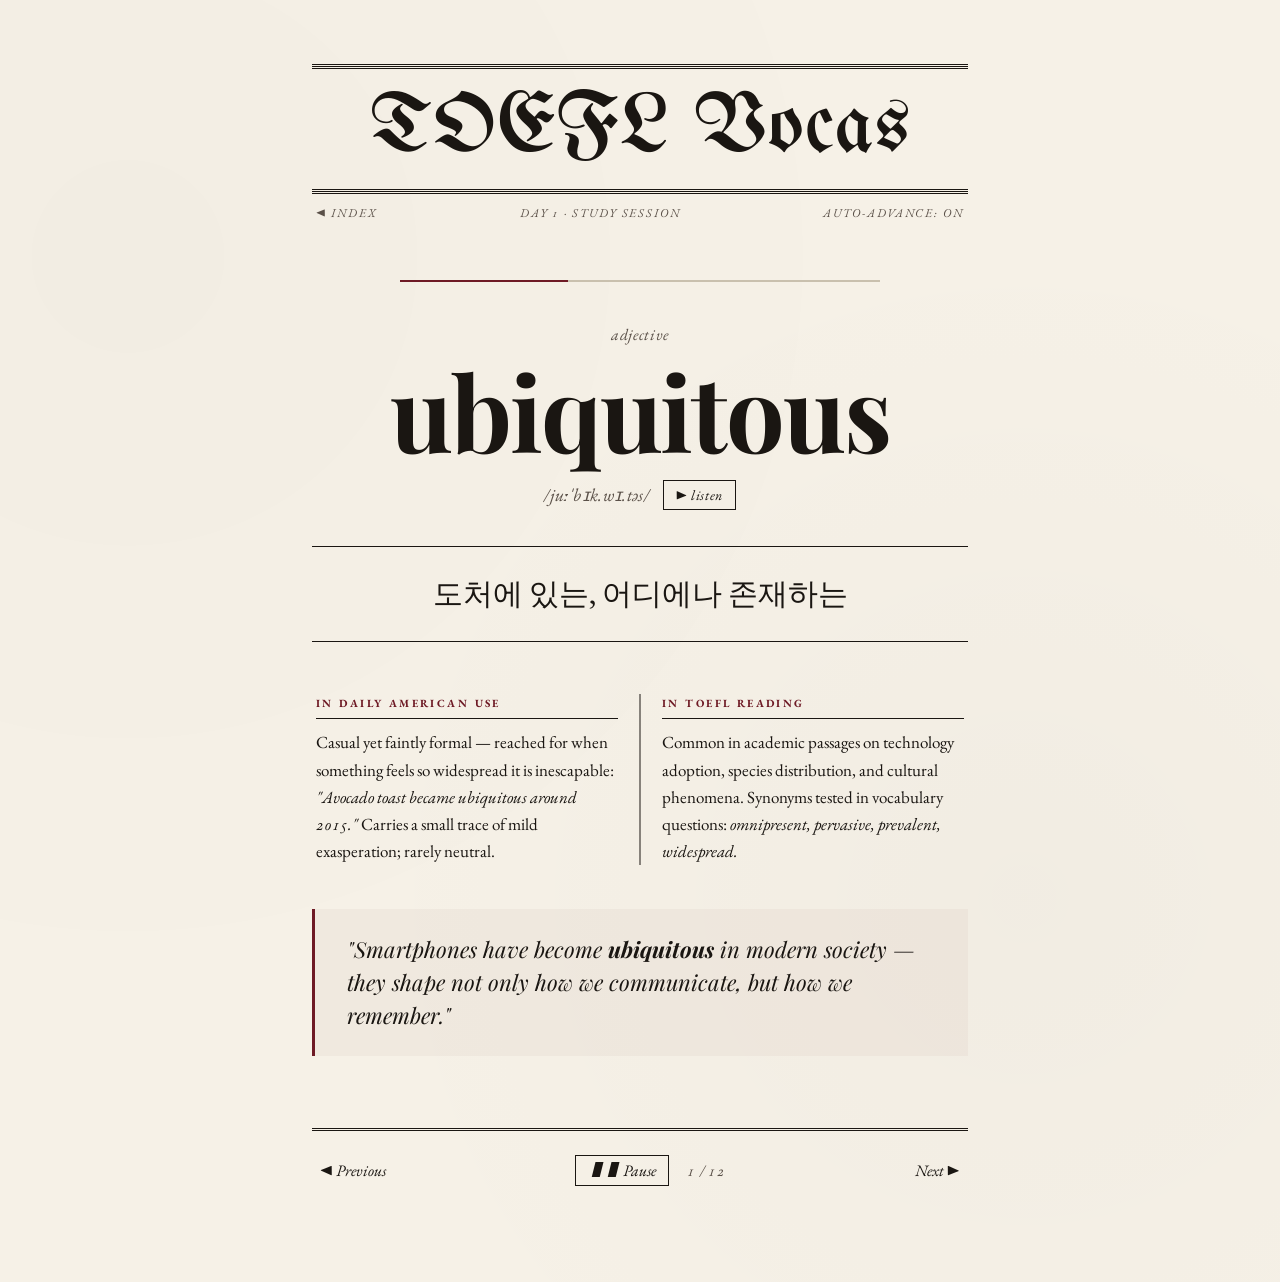
==== study.html @ 923c3563 "feat: split into Index (table) and Study (card) views - Masthead title is now "TOEFL Vocas" set in C" ====
<!DOCTYPE html>
<html lang="ko">
<head>
  <meta charset="UTF-8" />
  <meta name="viewport" content="width=device-width, initial-scale=1.0" />
  <title>TOEFL Vocas — Study</title>
  <link rel="preconnect" href="https://fonts.googleapis.com">
  <link rel="preconnect" href="https://fonts.gstatic.com" crossorigin>
  <link href="https://fonts.googleapis.com/css2?family=EB+Garamond:ital,wght@0,400;0,500;0,600;0,700;1,400;1,500&family=Playfair+Display:ital,wght@0,400;0,700;1,400;1,700&family=UnifrakturMaguntia&display=swap" rel="stylesheet">
  <link href="https://fonts.cdnfonts.com/css/chomsky" rel="stylesheet">
  <link rel="stylesheet" href="styles.css" />
</head>
<body>
  <main class="paper">
    <header class="masthead">
      <div class="masthead__rule masthead__rule--top"></div>
      <h1 class="masthead__title"><a href="index.html">TOEFL Vocas</a></h1>
      <div class="masthead__rule masthead__rule--bottom"></div>
      <div class="masthead__meta">
        <span><a href="index.html">◀ Index</a></span>
        <span>Day 1 &middot; Study Session</span>
        <span>Auto-advance: ON</span>
      </div>
    </header>

    <div class="advance-bar" aria-hidden="true"><div class="advance-bar__fill"></div></div>

    <article class="entry">
      <div class="entry__pos">adjective</div>
      <h2 class="entry__word">ubiquitous</h2>
      <div class="entry__phonetic">
        <span class="ipa">/juːˈbɪk.wɪ.təs/</span>
        <button class="speak" type="button" aria-label="Listen">▶&nbsp;listen</button>
      </div>

      <p class="entry__lede">
        도처에 있는, 어디에나 존재하는
      </p>

      <div class="entry__columns">
        <section>
          <h3 class="kicker">In daily American use</h3>
          <p>
            Casual yet faintly formal — reached for when something feels so widespread it is inescapable: <em>"Avocado toast became ubiquitous around 2015."</em> Carries a small trace of mild exasperation; rarely neutral.
          </p>
        </section>

        <section>
          <h3 class="kicker">In TOEFL reading</h3>
          <p>
            Common in academic passages on technology adoption, species distribution, and cultural phenomena. Synonyms tested in vocabulary questions: <em>omnipresent, pervasive, prevalent, widespread.</em>
          </p>
        </section>
      </div>

      <blockquote class="entry__quote">
        "Smartphones have become <em>ubiquitous</em> in modern society — they shape not only how we communicate, but how we remember."
      </blockquote>
    </article>

    <nav class="pager">
      <button class="pager__prev" type="button">◀&nbsp;Previous</button>
      <div class="pager__center">
        <button class="pager__pause" type="button" aria-label="Pause">❚❚&nbsp;Pause</button>
        <span class="pager__count">1 / 12</span>
      </div>
      <button class="pager__next" type="button">Next&nbsp;▶</button>
    </nav>
  </main>
</body>
</html>
---- styles.css ----
:root {
  --paper: #f6f1e7;
  --paper-soft: #efe8d8;
  --ink: #1a1612;
  --ink-soft: #5a5048;
  --ink-faint: #9b9286;
  --rule: #1a1612;
  --rule-soft: #c9c0ae;
  --accent: #6e1a25;          /* burgundy */
  --accent-soft: #8b2a36;
  --serif: "EB Garamond", Garamond, "Times New Roman", serif;
  --display: "Playfair Display", "EB Garamond", serif;
  --gothic: "Chomsky", "UnifrakturMaguntia", "EB Garamond", serif;
}

* { box-sizing: border-box; }

html, body {
  margin: 0;
  padding: 0;
  background: var(--paper);
  background-image:
    radial-gradient(circle at 10% 20%, rgba(0,0,0,0.015) 0%, transparent 50%),
    radial-gradient(circle at 80% 70%, rgba(0,0,0,0.02) 0%, transparent 50%);
  color: var(--ink);
  font-family: var(--serif);
  font-size: 19px;
  line-height: 1.65;
  -webkit-font-smoothing: antialiased;
  font-feature-settings: "liga", "onum", "kern";
}

a { color: inherit; text-decoration: none; }
a:hover { color: var(--accent); }

.paper {
  max-width: 720px;
  margin: 0 auto;
  padding: 64px 32px 96px;
}
.paper--wide { max-width: 880px; }

/* ---------- Masthead ---------- */
.masthead { text-align: center; margin-bottom: 56px; }
.masthead__rule { height: 5px; }
.masthead__rule--top {
  border-top: 1px solid var(--rule);
  border-bottom: 3px double var(--rule);
}
.masthead__rule--bottom {
  border-top: 3px double var(--rule);
  border-bottom: 1px solid var(--rule);
}
.masthead__title {
  font-family: var(--gothic);
  font-size: 84px;
  font-weight: 400;
  margin: 18px 0;
  letter-spacing: 0.5px;
  line-height: 1;
}
.masthead__title a { color: inherit; }
.masthead__title a:hover { color: var(--accent); }
.masthead__meta {
  display: flex;
  justify-content: space-between;
  font-size: 12px;
  text-transform: uppercase;
  letter-spacing: 0.16em;
  padding: 10px 4px 0;
  font-style: italic;
  color: var(--ink-soft);
}

/* ---------- Dateline ---------- */
.dateline {
  text-align: center;
  font-size: 13px;
  letter-spacing: 0.22em;
  text-transform: uppercase;
  margin-bottom: 40px;
  padding: 12px 0;
  border-top: 1px solid var(--rule);
  border-bottom: 1px solid var(--rule);
}
.dateline__day {
  font-weight: 700;
  color: var(--accent);
  font-style: italic;
  letter-spacing: 0.1em;
}
.dateline__sep { margin: 0 14px; opacity: 0.4; }
.dateline__progress {
  font-style: italic;
  color: var(--ink-soft);
  text-transform: none;
  letter-spacing: 0.04em;
  font-size: 14px;
}

/* ---------- Lead deck (above table) ---------- */
.lead { text-align: center; margin: 0 0 32px; }
.lead__deck {
  font-family: var(--display);
  font-style: italic;
  font-size: 20px;
  color: var(--ink-soft);
  margin: 0;
  line-height: 1.5;
}
.lead__link {
  color: var(--accent);
  border-bottom: 1px solid var(--accent);
  padding-bottom: 1px;
}
.lead__link:hover { color: var(--accent-soft); }

/* ---------- Index Table ---------- */
.index-table {
  width: 100%;
  border-collapse: collapse;
  margin: 0 0 48px;
  font-size: 18px;
}
.index-table thead th {
  font-family: var(--serif);
  font-style: italic;
  font-weight: 400;
  font-size: 12px;
  text-transform: uppercase;
  letter-spacing: 0.18em;
  color: var(--ink-soft);
  text-align: left;
  padding: 10px 12px;
  border-top: 3px double var(--rule);
  border-bottom: 1px solid var(--rule);
  white-space: nowrap;
}
.index-table tbody td {
  padding: 14px 12px;
  border-bottom: 1px solid var(--rule-soft);
  vertical-align: baseline;
}
.index-table tbody tr:last-child td {
  border-bottom: 3px double var(--rule);
}
.col-num {
  width: 48px;
  font-feature-settings: "onum";
  color: var(--ink-faint);
  font-style: italic;
  text-align: right;
  padding-right: 18px;
}
.col-word {
  font-family: var(--display);
  font-weight: 700;
  font-size: 22px;
  letter-spacing: -0.01em;
  width: 22%;
}
.col-word a { display: inline-block; }
.col-word a:hover { color: var(--accent); border-bottom: 1px solid var(--accent); }
.col-ipa {
  font-style: italic;
  color: var(--ink-soft);
  font-size: 16px;
  width: 26%;
}
.col-meaning { color: var(--ink); }
.col-status {
  width: 36px;
  text-align: center;
  color: var(--accent);
  font-weight: 700;
}
.row--done .col-word { color: var(--ink-faint); }
.row--done .col-meaning { color: var(--ink-faint); }
.row--done .col-ipa { color: var(--ink-faint); }

/* ---------- Footer CTA ---------- */
.paper__footer {
  text-align: center;
  margin-top: 32px;
}
.cta {
  display: inline-block;
  font-family: var(--display);
  font-style: italic;
  font-size: 22px;
  padding: 14px 32px;
  border: 1px solid var(--ink);
  color: var(--ink);
  letter-spacing: 0.04em;
  transition: background 0.15s, color 0.15s;
}
.cta:hover { background: var(--accent); color: var(--paper); border-color: var(--accent); }

/* ---------- Auto-advance bar ---------- */
.advance-bar {
  height: 2px;
  background: var(--rule-soft);
  margin: 0 auto 40px;
  max-width: 480px;
  overflow: hidden;
}
.advance-bar__fill {
  height: 100%;
  width: 35%;
  background: var(--accent);
  transition: width 0.2s linear;
}

/* ---------- Entry (Study Card) ---------- */
.entry__pos {
  text-align: center;
  font-style: italic;
  color: var(--ink-soft);
  font-size: 16px;
  margin-bottom: 10px;
  letter-spacing: 0.04em;
}
.entry__word {
  font-family: var(--display);
  font-size: 104px;
  font-weight: 700;
  text-align: center;
  margin: 0;
  line-height: 1;
  letter-spacing: -0.02em;
  font-feature-settings: "liga", "dlig";
}
.entry__phonetic {
  text-align: center;
  margin: 18px 0 36px;
  font-style: italic;
  font-size: 18px;
  color: var(--ink-soft);
  display: flex;
  justify-content: center;
  align-items: center;
  gap: 14px;
}
.ipa { letter-spacing: 0.02em; }
.speak {
  background: none;
  border: 1px solid var(--ink);
  padding: 5px 12px;
  font-family: var(--serif);
  font-style: italic;
  font-size: 14px;
  cursor: pointer;
  color: var(--ink);
  transition: background 0.15s, color 0.15s;
  letter-spacing: 0.04em;
}
.speak:hover { background: var(--ink); color: var(--paper); }

.entry__lede {
  text-align: center;
  font-size: 30px;
  font-weight: 500;
  line-height: 1.4;
  margin: 36px 0 52px;
  padding: 26px 0;
  border-top: 1px solid var(--rule);
  border-bottom: 1px solid var(--rule);
  font-feature-settings: "onum";
}

.entry__columns {
  display: grid;
  grid-template-columns: 1fr 1fr;
  gap: 36px;
  margin-bottom: 44px;
  position: relative;
}
.entry__columns::before {
  content: "";
  position: absolute;
  left: 50%;
  top: 0;
  bottom: 0;
  width: 1px;
  background: var(--rule);
  transform: translateX(-0.5px);
}
.entry__columns section { padding: 0 4px; }
.kicker {
  font-family: var(--serif);
  font-size: 11px;
  text-transform: uppercase;
  letter-spacing: 0.22em;
  color: var(--accent);
  font-weight: 700;
  margin: 0 0 10px;
  padding-bottom: 6px;
  border-bottom: 1px solid var(--rule);
}
.entry__columns p {
  margin: 0;
  font-size: 17px;
  line-height: 1.6;
}

.entry__quote {
  font-family: var(--display);
  font-size: 22px;
  font-style: italic;
  font-weight: 400;
  line-height: 1.5;
  margin: 44px 0 0;
  padding: 24px 32px;
  border-left: 3px solid var(--accent);
  color: var(--ink);
  background: rgba(110, 26, 37, 0.04);
}
.entry__quote em { font-weight: 700; font-style: italic; }

/* ---------- Pager ---------- */
.pager {
  display: flex;
  justify-content: space-between;
  align-items: center;
  margin-top: 72px;
  padding-top: 24px;
  border-top: 3px double var(--rule);
  font-style: italic;
  font-size: 16px;
  color: var(--ink-soft);
}
.pager button {
  background: none;
  border: none;
  font-family: var(--serif);
  font-style: italic;
  font-size: 16px;
  cursor: pointer;
  color: var(--ink);
  padding: 4px 8px;
  transition: color 0.15s;
}
.pager button:hover { color: var(--accent); }
.pager__center {
  display: flex;
  align-items: center;
  gap: 18px;
}
.pager__count {
  font-feature-settings: "onum";
  letter-spacing: 0.06em;
}
.pager__pause {
  border: 1px solid var(--ink) !important;
  padding: 4px 12px !important;
}

/* ---------- Responsive ---------- */
@media (max-width: 720px) {
  html, body { font-size: 17px; }
  .paper { padding: 36px 22px 72px; }
  .masthead__title { font-size: 52px; }
  .entry__word { font-size: 64px; }
  .entry__lede { font-size: 24px; }
  .entry__columns { grid-template-columns: 1fr; gap: 28px; }
  .entry__columns::before { display: none; }
  .masthead__meta {
    flex-direction: column;
    gap: 4px;
    font-size: 11px;
  }
  .dateline {
    font-size: 11px;
    display: flex;
    flex-direction: column;
    gap: 4px;
  }
  .dateline__sep { display: none; }
  .index-table { font-size: 16px; }
  .index-table thead { display: none; }
  .index-table, .index-table tbody, .index-table tr, .index-table td { display: block; width: 100%; }
  .index-table tbody tr {
    padding: 14px 0;
    border-bottom: 1px solid var(--rule-soft);
  }
  .index-table tbody td {
    padding: 2px 0;
    border: none;
  }
  .col-num { display: inline-block; width: auto; padding-right: 8px; }
  .col-status { display: inline-block; width: auto; }
  .col-word { font-size: 24px; display: inline-block; }
  .col-ipa { font-size: 14px; }
}
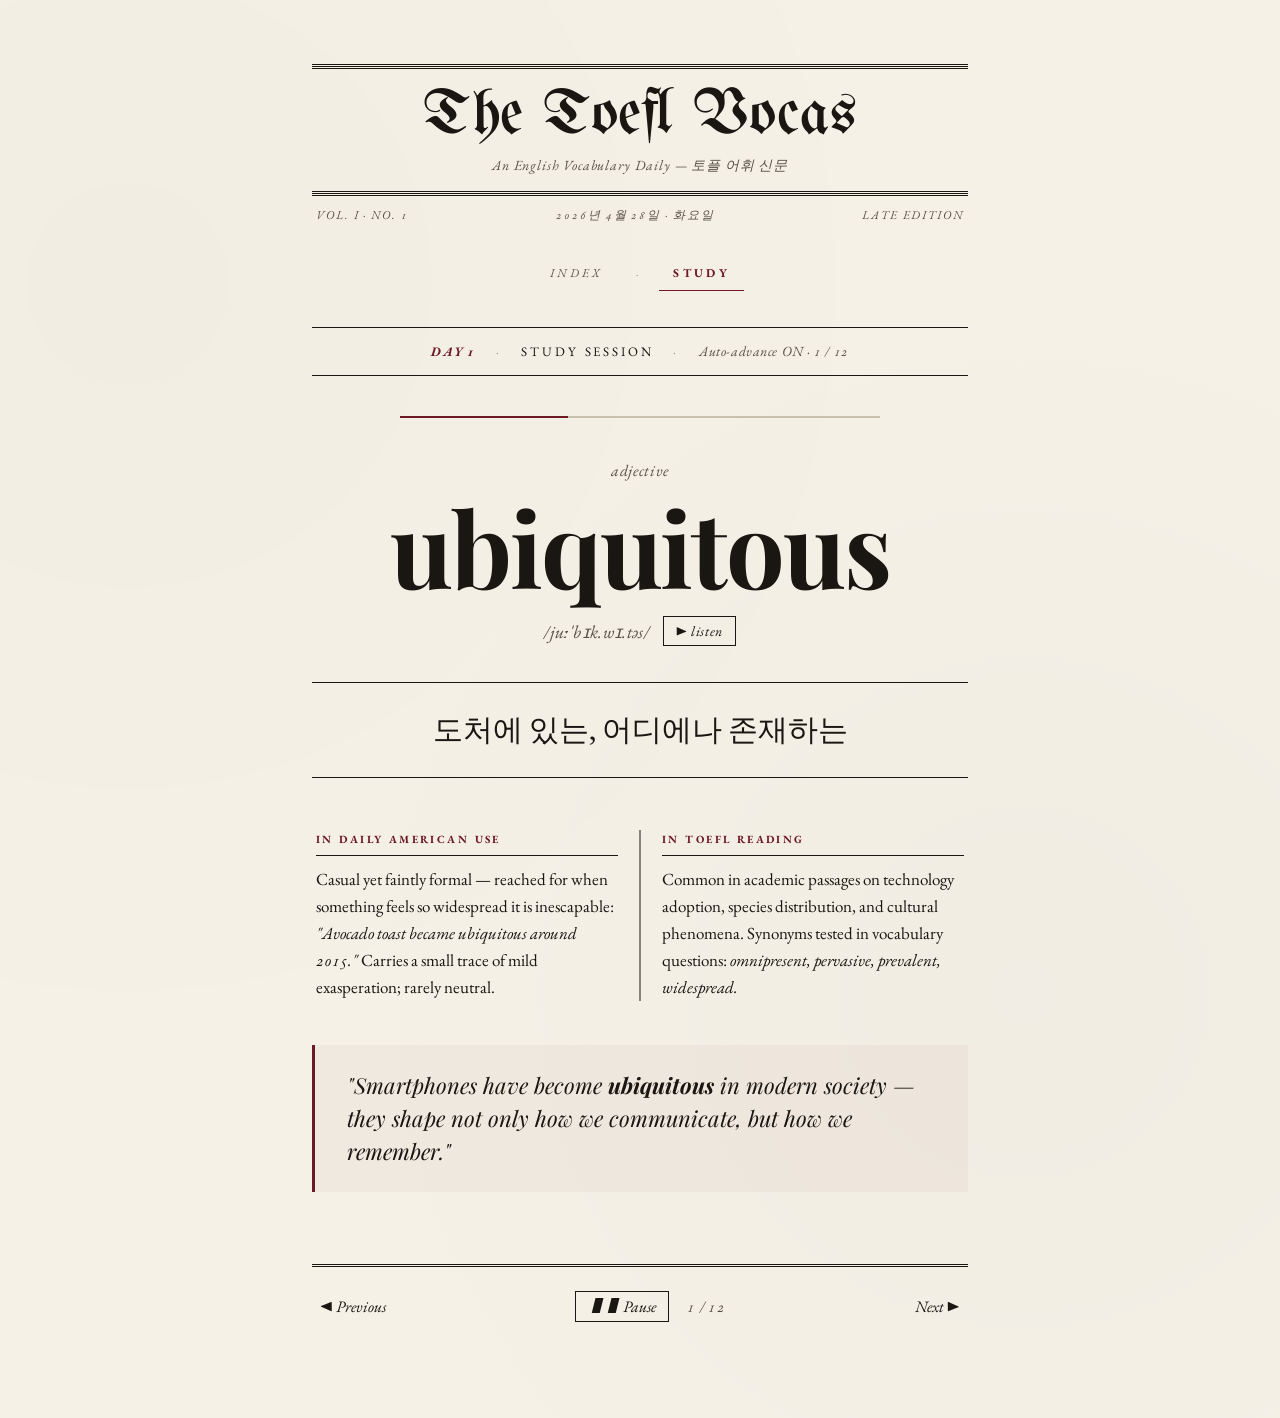
==== commit e4f8d5c7: "feat: unify navigation, improve masthead readability, per-row TTS - Masthead title moves to title ca" ====
--- a/study.html
+++ b/study.html
@@ -14,14 +14,29 @@
   <main class="paper">
     <header class="masthead">
       <div class="masthead__rule masthead__rule--top"></div>
-      <h1 class="masthead__title"><a href="index.html">TOEFL Vocas</a></h1>
+      <h1 class="masthead__title">The Toefl Vocas</h1>
+      <p class="masthead__subtitle">An English Vocabulary Daily &mdash; 토플 어휘 신문</p>
       <div class="masthead__rule masthead__rule--bottom"></div>
       <div class="masthead__meta">
-        <span><a href="index.html">◀ Index</a></span>
-        <span>Day 1 &middot; Study Session</span>
-        <span>Auto-advance: ON</span>
+        <span>Vol. I &middot; No. 1</span>
+        <span>2026년 4월 28일 &middot; 화요일</span>
+        <span>Late Edition</span>
       </div>
     </header>
+
+    <nav class="mode-toggle" aria-label="View mode">
+      <a href="index.html" class="mode-toggle__item">Index</a>
+      <span class="mode-toggle__sep">·</span>
+      <a href="study.html" class="mode-toggle__item is-active">Study</a>
+    </nav>
+
+    <section class="dateline">
+      <span class="dateline__day">Day 1</span>
+      <span class="dateline__sep">·</span>
+      <span class="dateline__topic">Study Session</span>
+      <span class="dateline__sep">·</span>
+      <span class="dateline__progress">Auto-advance ON &middot; 1 / 12</span>
+    </section>
 
     <div class="advance-bar" aria-hidden="true"><div class="advance-bar__fill"></div></div>
 
--- a/styles.css
+++ b/styles.css
@@ -53,14 +53,21 @@
 }
 .masthead__title {
   font-family: var(--gothic);
-  font-size: 84px;
+  font-size: 64px;
   font-weight: 400;
-  margin: 18px 0;
+  margin: 14px 0 4px;
   letter-spacing: 0.5px;
-  line-height: 1;
-}
-.masthead__title a { color: inherit; }
-.masthead__title a:hover { color: var(--accent); }
+  line-height: 1.05;
+}
+.masthead__subtitle {
+  font-family: var(--serif);
+  font-style: italic;
+  font-size: 14px;
+  letter-spacing: 0.06em;
+  color: var(--ink-soft);
+  text-align: center;
+  margin: 0 0 14px;
+}
 .masthead__meta {
   display: flex;
   justify-content: space-between;
@@ -72,6 +79,33 @@
   color: var(--ink-soft);
 }
 
+/* ---------- Mode Toggle ---------- */
+.mode-toggle {
+  display: flex;
+  justify-content: center;
+  align-items: center;
+  gap: 18px;
+  margin: -24px 0 36px;
+  font-size: 12px;
+  letter-spacing: 0.28em;
+  text-transform: uppercase;
+  font-style: italic;
+}
+.mode-toggle__item {
+  padding: 6px 14px;
+  color: var(--ink-soft);
+  border-bottom: 1px solid transparent;
+  transition: color 0.15s, border-color 0.15s;
+}
+.mode-toggle__item:hover { color: var(--accent); }
+.mode-toggle__item.is-active {
+  color: var(--accent);
+  border-bottom: 1px solid var(--accent);
+  font-weight: 700;
+  font-style: normal;
+}
+.mode-toggle__sep { color: var(--ink-faint); font-style: normal; }
+
 /* ---------- Dateline ---------- */
 .dateline {
   text-align: center;
@@ -168,6 +202,31 @@
   width: 26%;
 }
 .col-meaning { color: var(--ink); }
+.col-listen {
+  width: 40px;
+  text-align: center;
+}
+.row-speak {
+  background: none;
+  border: 1px solid var(--rule-soft);
+  border-radius: 50%;
+  width: 26px;
+  height: 26px;
+  font-size: 9px;
+  cursor: pointer;
+  color: var(--ink-soft);
+  padding: 0;
+  display: inline-flex;
+  align-items: center;
+  justify-content: center;
+  transition: background 0.15s, color 0.15s, border-color 0.15s;
+  line-height: 1;
+}
+.row-speak:hover {
+  background: var(--accent);
+  color: var(--paper);
+  border-color: var(--accent);
+}
 .col-status {
   width: 36px;
   text-align: center;
@@ -177,24 +236,6 @@
 .row--done .col-word { color: var(--ink-faint); }
 .row--done .col-meaning { color: var(--ink-faint); }
 .row--done .col-ipa { color: var(--ink-faint); }
-
-/* ---------- Footer CTA ---------- */
-.paper__footer {
-  text-align: center;
-  margin-top: 32px;
-}
-.cta {
-  display: inline-block;
-  font-family: var(--display);
-  font-style: italic;
-  font-size: 22px;
-  padding: 14px 32px;
-  border: 1px solid var(--ink);
-  color: var(--ink);
-  letter-spacing: 0.04em;
-  transition: background 0.15s, color 0.15s;
-}
-.cta:hover { background: var(--accent); color: var(--paper); border-color: var(--accent); }
 
 /* ---------- Auto-advance bar ---------- */
 .advance-bar {
@@ -359,7 +400,9 @@
 @media (max-width: 720px) {
   html, body { font-size: 17px; }
   .paper { padding: 36px 22px 72px; }
-  .masthead__title { font-size: 52px; }
+  .masthead__title { font-size: 42px; }
+  .masthead__subtitle { font-size: 12px; }
+  .mode-toggle { font-size: 11px; gap: 10px; margin: -16px 0 28px; }
   .entry__word { font-size: 64px; }
   .entry__lede { font-size: 24px; }
   .entry__columns { grid-template-columns: 1fr; gap: 28px; }
@@ -388,7 +431,8 @@
     border: none;
   }
   .col-num { display: inline-block; width: auto; padding-right: 8px; }
-  .col-status { display: inline-block; width: auto; }
+  .col-status { display: inline-block; width: auto; float: right; }
+  .col-listen { display: inline-block; width: auto; float: right; margin-right: 8px; }
   .col-word { font-size: 24px; display: inline-block; }
   .col-ipa { font-size: 14px; }
 }
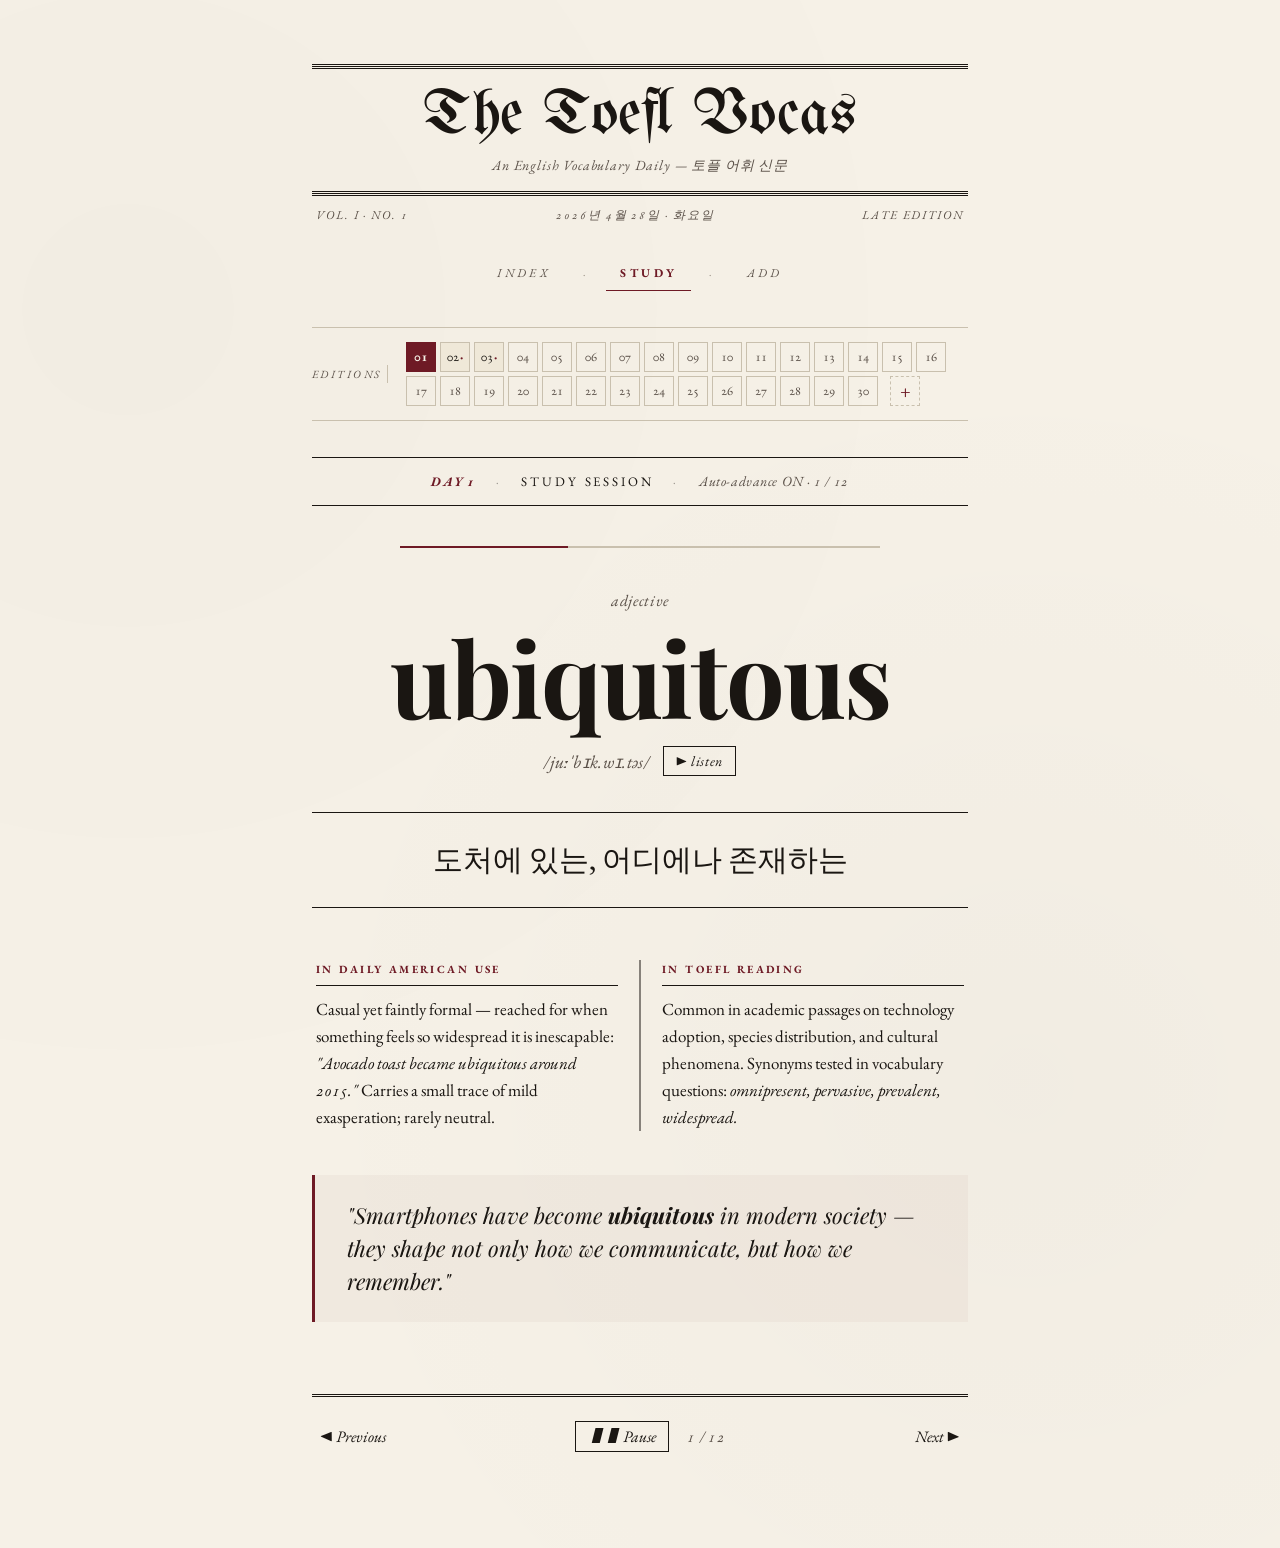
==== commit 34ac82ee: "feat: add Editions day picker, Add page, three-tab nav - Drop the Pronunciation/IPA column from the " ====
--- a/study.html
+++ b/study.html
@@ -28,7 +28,46 @@
       <a href="index.html" class="mode-toggle__item">Index</a>
       <span class="mode-toggle__sep">·</span>
       <a href="study.html" class="mode-toggle__item is-active">Study</a>
+      <span class="mode-toggle__sep">·</span>
+      <a href="add.html" class="mode-toggle__item">Add</a>
     </nav>
+
+    <section class="editions" aria-label="Day selector">
+      <span class="editions__label">Editions</span>
+      <div class="editions__list">
+        <button class="edition is-active" type="button" data-day="1">01</button>
+        <button class="edition is-done" type="button" data-day="2">02</button>
+        <button class="edition is-done" type="button" data-day="3">03</button>
+        <button class="edition" type="button" data-day="4">04</button>
+        <button class="edition" type="button" data-day="5">05</button>
+        <button class="edition" type="button" data-day="6">06</button>
+        <button class="edition" type="button" data-day="7">07</button>
+        <button class="edition" type="button" data-day="8">08</button>
+        <button class="edition" type="button" data-day="9">09</button>
+        <button class="edition" type="button" data-day="10">10</button>
+        <button class="edition" type="button" data-day="11">11</button>
+        <button class="edition" type="button" data-day="12">12</button>
+        <button class="edition" type="button" data-day="13">13</button>
+        <button class="edition" type="button" data-day="14">14</button>
+        <button class="edition" type="button" data-day="15">15</button>
+        <button class="edition" type="button" data-day="16">16</button>
+        <button class="edition" type="button" data-day="17">17</button>
+        <button class="edition" type="button" data-day="18">18</button>
+        <button class="edition" type="button" data-day="19">19</button>
+        <button class="edition" type="button" data-day="20">20</button>
+        <button class="edition" type="button" data-day="21">21</button>
+        <button class="edition" type="button" data-day="22">22</button>
+        <button class="edition" type="button" data-day="23">23</button>
+        <button class="edition" type="button" data-day="24">24</button>
+        <button class="edition" type="button" data-day="25">25</button>
+        <button class="edition" type="button" data-day="26">26</button>
+        <button class="edition" type="button" data-day="27">27</button>
+        <button class="edition" type="button" data-day="28">28</button>
+        <button class="edition" type="button" data-day="29">29</button>
+        <button class="edition" type="button" data-day="30">30</button>
+        <button class="edition edition--custom" type="button" data-day="custom" aria-label="Custom words">+</button>
+      </div>
+    </section>
 
     <section class="dateline">
       <span class="dateline__day">Day 1</span>
--- a/styles.css
+++ b/styles.css
@@ -106,6 +106,79 @@
 }
 .mode-toggle__sep { color: var(--ink-faint); font-style: normal; }
 
+/* ---------- Editions (Day picker) ---------- */
+.editions {
+  display: flex;
+  align-items: center;
+  gap: 18px;
+  margin: 0 0 36px;
+  padding: 14px 0;
+  border-top: 1px solid var(--rule-soft);
+  border-bottom: 1px solid var(--rule-soft);
+}
+.editions__label {
+  font-family: var(--serif);
+  font-style: italic;
+  font-size: 11px;
+  text-transform: uppercase;
+  letter-spacing: 0.22em;
+  color: var(--ink-soft);
+  flex-shrink: 0;
+  padding-right: 6px;
+  border-right: 1px solid var(--rule-soft);
+}
+.editions__list {
+  display: flex;
+  flex-wrap: wrap;
+  gap: 4px;
+  flex: 1;
+}
+.edition {
+  background: none;
+  border: 1px solid var(--rule-soft);
+  width: 30px;
+  height: 30px;
+  font-family: var(--serif);
+  font-feature-settings: "onum";
+  font-size: 13px;
+  cursor: pointer;
+  color: var(--ink-soft);
+  padding: 0;
+  display: inline-flex;
+  align-items: center;
+  justify-content: center;
+  transition: background 0.12s, color 0.12s, border-color 0.12s;
+}
+.edition:hover {
+  border-color: var(--ink);
+  color: var(--ink);
+}
+.edition.is-done {
+  color: var(--ink);
+  background: var(--paper-soft);
+  border-color: var(--rule-soft);
+}
+.edition.is-done::after {
+  content: "·";
+  position: relative;
+  margin-left: 1px;
+  color: var(--accent);
+  font-weight: 700;
+}
+.edition.is-active {
+  background: var(--accent);
+  color: var(--paper);
+  border-color: var(--accent);
+  font-weight: 700;
+}
+.edition--custom {
+  font-size: 18px;
+  color: var(--accent);
+  border-style: dashed;
+  margin-left: 8px;
+}
+.edition--custom:hover { background: var(--accent); color: var(--paper); border-style: solid; }
+
 /* ---------- Dateline ---------- */
 .dateline {
   text-align: center;
@@ -394,6 +467,121 @@
 .pager__pause {
   border: 1px solid var(--ink) !important;
   padding: 4px 12px !important;
+}
+
+/* ---------- Add Form ---------- */
+.add-form {
+  max-width: 620px;
+  margin: 16px auto 0;
+}
+.field {
+  margin-bottom: 32px;
+}
+.field label {
+  display: block;
+  font-family: var(--serif);
+  font-style: italic;
+  font-size: 11px;
+  text-transform: uppercase;
+  letter-spacing: 0.22em;
+  color: var(--accent);
+  font-weight: 700;
+  margin-bottom: 8px;
+}
+.field input,
+.field textarea,
+.field select {
+  width: 100%;
+  background: transparent;
+  border: none;
+  border-bottom: 1px solid var(--ink);
+  font-family: var(--serif);
+  font-size: 19px;
+  color: var(--ink);
+  padding: 6px 0;
+  outline: none;
+  resize: vertical;
+  border-radius: 0;
+  -webkit-appearance: none;
+  appearance: none;
+}
+.field input::placeholder,
+.field textarea::placeholder {
+  color: var(--ink-faint);
+  font-style: italic;
+}
+.field input:focus,
+.field textarea:focus,
+.field select:focus {
+  border-bottom-color: var(--accent);
+  border-bottom-width: 2px;
+  margin-bottom: -1px;
+}
+.field textarea { line-height: 1.5; }
+.field select {
+  background-image: url("data:image/svg+xml;utf8,<svg xmlns='http://www.w3.org/2000/svg' viewBox='0 0 12 8'><path fill='%231a1612' d='M0 0l6 8 6-8z'/></svg>");
+  background-repeat: no-repeat;
+  background-position: right 4px center;
+  background-size: 10px;
+  padding-right: 24px;
+  font-style: italic;
+}
+
+.field-group {
+  display: grid;
+  grid-template-columns: 1fr 1fr;
+  gap: 28px;
+}
+
+.field--lookup .lookup-row {
+  display: flex;
+  gap: 12px;
+  align-items: flex-end;
+}
+.field--lookup input {
+  font-family: var(--display);
+  font-size: 32px;
+  font-weight: 700;
+  letter-spacing: -0.01em;
+}
+.lookup-btn {
+  background: none;
+  border: 1px solid var(--ink);
+  padding: 8px 16px;
+  font-family: var(--serif);
+  font-style: italic;
+  font-size: 13px;
+  cursor: pointer;
+  color: var(--ink);
+  white-space: nowrap;
+  letter-spacing: 0.06em;
+  transition: background 0.15s, color 0.15s;
+  margin-bottom: 8px;
+}
+.lookup-btn:hover { background: var(--ink); color: var(--paper); }
+
+.form-actions {
+  margin-top: 48px;
+  padding-top: 24px;
+  border-top: 3px double var(--rule);
+  text-align: right;
+}
+.cta-submit {
+  background: none;
+  border: 1px solid var(--ink);
+  padding: 14px 28px;
+  font-family: var(--display);
+  font-style: italic;
+  font-size: 20px;
+  cursor: pointer;
+  color: var(--ink);
+  letter-spacing: 0.04em;
+  transition: background 0.15s, color 0.15s, border-color 0.15s;
+}
+.cta-submit:hover {
+  background: var(--accent);
+  color: var(--paper);
+  border-color: var(--accent);
 }
 
 /* ---------- Responsive ---------- */
@@ -435,4 +623,9 @@
   .col-listen { display: inline-block; width: auto; float: right; margin-right: 8px; }
   .col-word { font-size: 24px; display: inline-block; }
   .col-ipa { font-size: 14px; }
-}
+  .editions { gap: 10px; padding: 12px 0; }
+  .editions__label { font-size: 10px; padding-right: 4px; }
+  .edition { width: 26px; height: 26px; font-size: 12px; }
+  .field-group { grid-template-columns: 1fr; gap: 0; }
+  .field--lookup input { font-size: 24px; }
+}
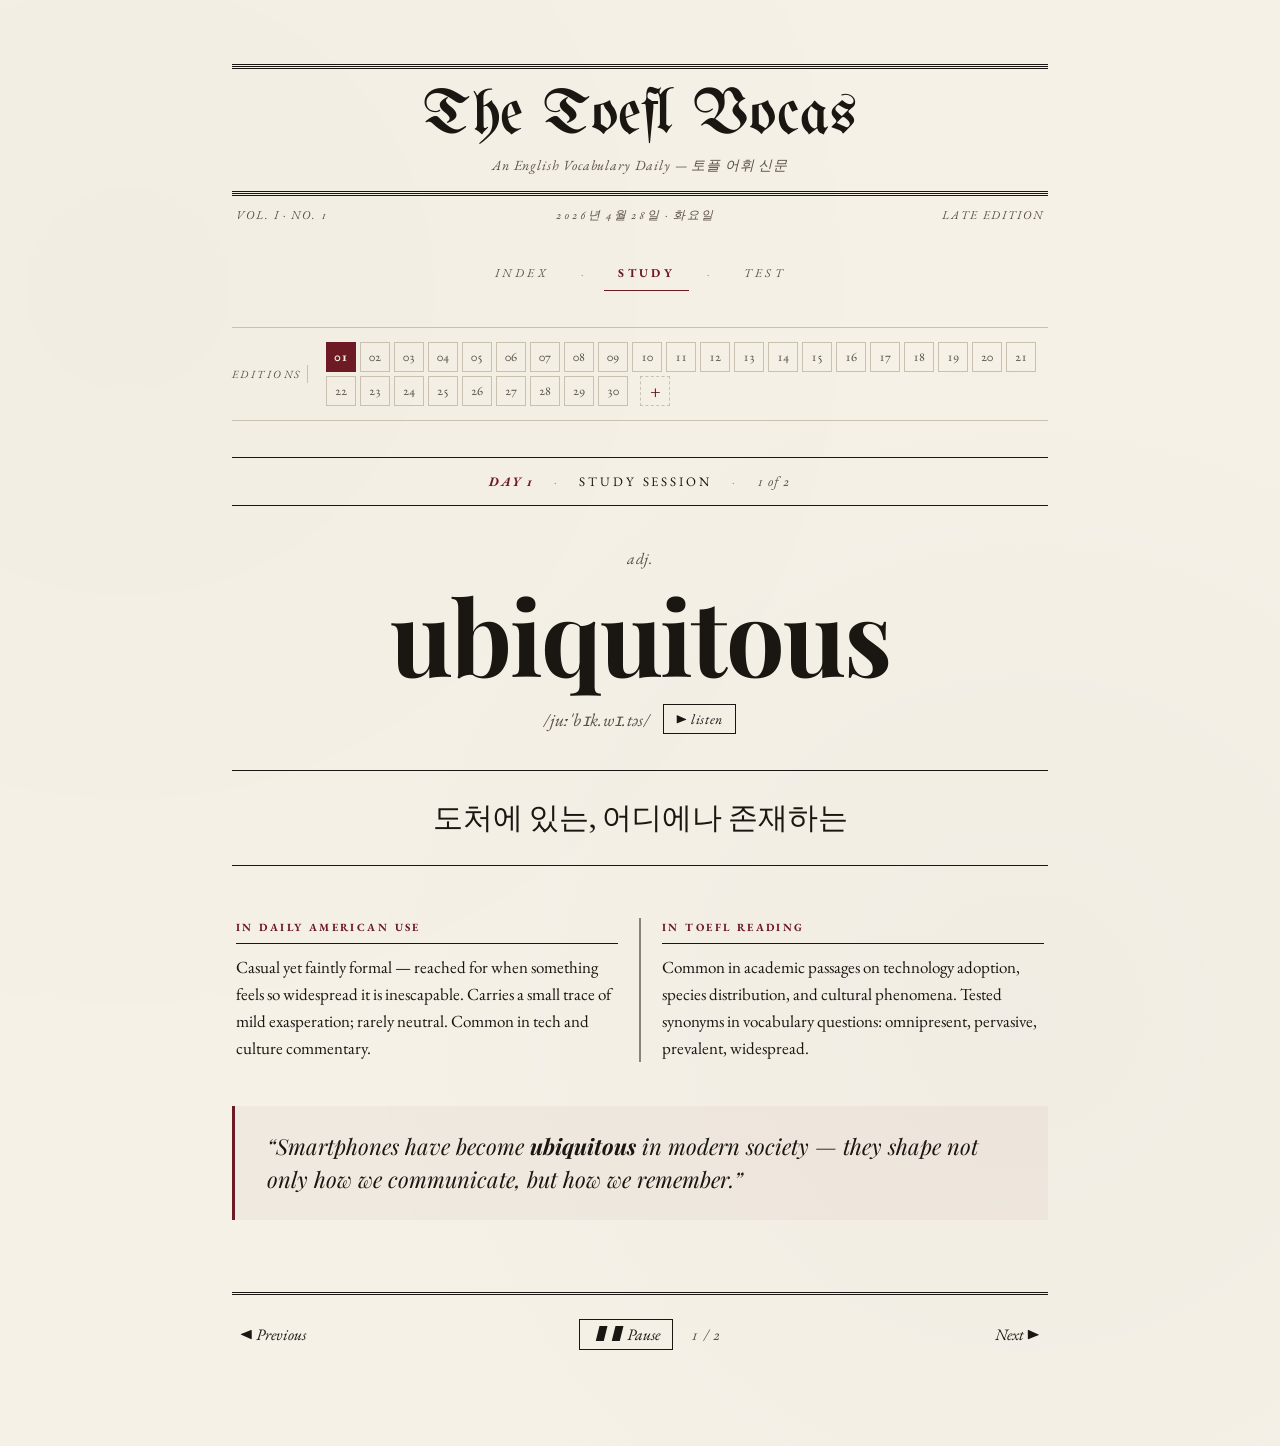
==== commit 7bbde5cd: "feat: clickable Editions, dynamic Study, MC Test mode Major refactor of app.js into a per-page boot " ====
--- a/study.html
+++ b/study.html
@@ -10,7 +10,7 @@
   <link href="https://fonts.cdnfonts.com/css/chomsky" rel="stylesheet">
   <link rel="stylesheet" href="styles.css" />
 </head>
-<body>
+<body data-page="study">
   <main class="paper">
     <header class="masthead">
       <div class="masthead__rule masthead__rule--top"></div>
@@ -29,44 +29,12 @@
       <span class="mode-toggle__sep">·</span>
       <a href="study.html" class="mode-toggle__item is-active">Study</a>
       <span class="mode-toggle__sep">·</span>
-      <a href="add.html" class="mode-toggle__item">Add</a>
+      <a href="test.html" class="mode-toggle__item">Test</a>
     </nav>
 
     <section class="editions" aria-label="Day selector">
       <span class="editions__label">Editions</span>
-      <div class="editions__list">
-        <button class="edition is-active" type="button" data-day="1">01</button>
-        <button class="edition is-done" type="button" data-day="2">02</button>
-        <button class="edition is-done" type="button" data-day="3">03</button>
-        <button class="edition" type="button" data-day="4">04</button>
-        <button class="edition" type="button" data-day="5">05</button>
-        <button class="edition" type="button" data-day="6">06</button>
-        <button class="edition" type="button" data-day="7">07</button>
-        <button class="edition" type="button" data-day="8">08</button>
-        <button class="edition" type="button" data-day="9">09</button>
-        <button class="edition" type="button" data-day="10">10</button>
-        <button class="edition" type="button" data-day="11">11</button>
-        <button class="edition" type="button" data-day="12">12</button>
-        <button class="edition" type="button" data-day="13">13</button>
-        <button class="edition" type="button" data-day="14">14</button>
-        <button class="edition" type="button" data-day="15">15</button>
-        <button class="edition" type="button" data-day="16">16</button>
-        <button class="edition" type="button" data-day="17">17</button>
-        <button class="edition" type="button" data-day="18">18</button>
-        <button class="edition" type="button" data-day="19">19</button>
-        <button class="edition" type="button" data-day="20">20</button>
-        <button class="edition" type="button" data-day="21">21</button>
-        <button class="edition" type="button" data-day="22">22</button>
-        <button class="edition" type="button" data-day="23">23</button>
-        <button class="edition" type="button" data-day="24">24</button>
-        <button class="edition" type="button" data-day="25">25</button>
-        <button class="edition" type="button" data-day="26">26</button>
-        <button class="edition" type="button" data-day="27">27</button>
-        <button class="edition" type="button" data-day="28">28</button>
-        <button class="edition" type="button" data-day="29">29</button>
-        <button class="edition" type="button" data-day="30">30</button>
-        <button class="edition edition--custom" type="button" data-day="custom" aria-label="Custom words">+</button>
-      </div>
+      <div class="editions__list"></div>
     </section>
 
     <section class="dateline">
@@ -74,52 +42,43 @@
       <span class="dateline__sep">·</span>
       <span class="dateline__topic">Study Session</span>
       <span class="dateline__sep">·</span>
-      <span class="dateline__progress">Auto-advance ON &middot; 1 / 12</span>
+      <span class="dateline__progress">— / —</span>
     </section>
 
-    <div class="advance-bar" aria-hidden="true"><div class="advance-bar__fill"></div></div>
-
-    <article class="entry">
-      <div class="entry__pos">adjective</div>
-      <h2 class="entry__word">ubiquitous</h2>
+    <article class="entry" id="entry">
+      <div class="entry__pos">&nbsp;</div>
+      <h2 class="entry__word">&nbsp;</h2>
       <div class="entry__phonetic">
-        <span class="ipa">/juːˈbɪk.wɪ.təs/</span>
+        <span class="ipa">&nbsp;</span>
         <button class="speak" type="button" aria-label="Listen">▶&nbsp;listen</button>
       </div>
 
-      <p class="entry__lede">
-        도처에 있는, 어디에나 존재하는
-      </p>
+      <p class="entry__lede">&nbsp;</p>
 
       <div class="entry__columns">
         <section>
           <h3 class="kicker">In daily American use</h3>
-          <p>
-            Casual yet faintly formal — reached for when something feels so widespread it is inescapable: <em>"Avocado toast became ubiquitous around 2015."</em> Carries a small trace of mild exasperation; rarely neutral.
-          </p>
+          <p class="entry__american">&nbsp;</p>
         </section>
 
         <section>
           <h3 class="kicker">In TOEFL reading</h3>
-          <p>
-            Common in academic passages on technology adoption, species distribution, and cultural phenomena. Synonyms tested in vocabulary questions: <em>omnipresent, pervasive, prevalent, widespread.</em>
-          </p>
+          <p class="entry__toefl">&nbsp;</p>
         </section>
       </div>
 
-      <blockquote class="entry__quote">
-        "Smartphones have become <em>ubiquitous</em> in modern society — they shape not only how we communicate, but how we remember."
-      </blockquote>
+      <blockquote class="entry__quote">&nbsp;</blockquote>
     </article>
 
     <nav class="pager">
       <button class="pager__prev" type="button">◀&nbsp;Previous</button>
       <div class="pager__center">
-        <button class="pager__pause" type="button" aria-label="Pause">❚❚&nbsp;Pause</button>
-        <span class="pager__count">1 / 12</span>
+        <button class="pager__pause" type="button" aria-label="Pause TTS">❚❚&nbsp;Pause</button>
+        <span class="pager__count">— / —</span>
       </div>
       <button class="pager__next" type="button">Next&nbsp;▶</button>
     </nav>
   </main>
+  <script src="app.js"></script>
 </body>
 </html>
--- a/styles.css
+++ b/styles.css
@@ -34,11 +34,10 @@
 a:hover { color: var(--accent); }
 
 .paper {
-  max-width: 720px;
+  max-width: 880px;
   margin: 0 auto;
   padding: 64px 32px 96px;
 }
-.paper--wide { max-width: 880px; }
 
 /* ---------- Masthead ---------- */
 .masthead { text-align: center; margin-bottom: 56px; }
@@ -468,6 +467,93 @@
   border: 1px solid var(--ink) !important;
   padding: 4px 12px !important;
 }
+
+/* ---------- Quiz / Test ---------- */
+.quiz {
+  text-align: center;
+  margin-top: 8px;
+}
+.quiz__counter {
+  font-style: italic;
+  font-size: 13px;
+  letter-spacing: 0.18em;
+  text-transform: uppercase;
+  color: var(--ink-soft);
+  margin-bottom: 14px;
+}
+.quiz__word {
+  font-family: var(--display);
+  font-size: 88px;
+  font-weight: 700;
+  margin: 0;
+  line-height: 1;
+  letter-spacing: -0.02em;
+}
+.quiz__phonetic {
+  margin: 14px 0 36px;
+  font-style: italic;
+  font-size: 18px;
+  color: var(--ink-soft);
+  display: flex;
+  justify-content: center;
+  align-items: center;
+  gap: 14px;
+}
+.quiz__options {
+  list-style: none;
+  margin: 0 auto;
+  padding: 0;
+  max-width: 560px;
+  display: flex;
+  flex-direction: column;
+  gap: 10px;
+  counter-reset: opt;
+}
+.quiz__options li { counter-increment: opt; }
+.quiz__option {
+  width: 100%;
+  background: none;
+  border: 1px solid var(--rule-soft);
+  padding: 16px 22px;
+  font-family: var(--serif);
+  font-size: 19px;
+  text-align: left;
+  cursor: pointer;
+  color: var(--ink);
+  transition: background 0.12s, border-color 0.12s, color 0.12s;
+  position: relative;
+}
+.quiz__option::before {
+  content: counter(opt, upper-alpha) ". ";
+  font-style: italic;
+  color: var(--ink-faint);
+  margin-right: 8px;
+  font-size: 16px;
+}
+.quiz__option:hover:not([disabled]) { border-color: var(--ink); }
+.quiz__option[disabled] { cursor: default; opacity: 0.85; }
+.quiz__option.is-correct {
+  border-color: #2f7a4f;
+  background: rgba(47, 122, 79, 0.08);
+  color: #1f4d33;
+}
+.quiz__option.is-correct::before { color: #2f7a4f; }
+.quiz__option.is-wrong {
+  border-color: var(--accent);
+  background: rgba(110, 26, 37, 0.08);
+  color: var(--accent);
+  text-decoration: line-through;
+}
+.quiz__feedback {
+  margin: 28px 0 0;
+  padding-top: 18px;
+  border-top: 1px solid var(--rule-soft);
+  font-size: 18px;
+  font-style: italic;
+  color: var(--ink-soft);
+}
+.fb-right { font-style: normal; font-weight: 700; color: #2f7a4f; }
+.fb-wrong { font-style: normal; font-weight: 700; color: var(--accent); }
 
 /* ---------- Add Form ---------- */
 .add-form {
